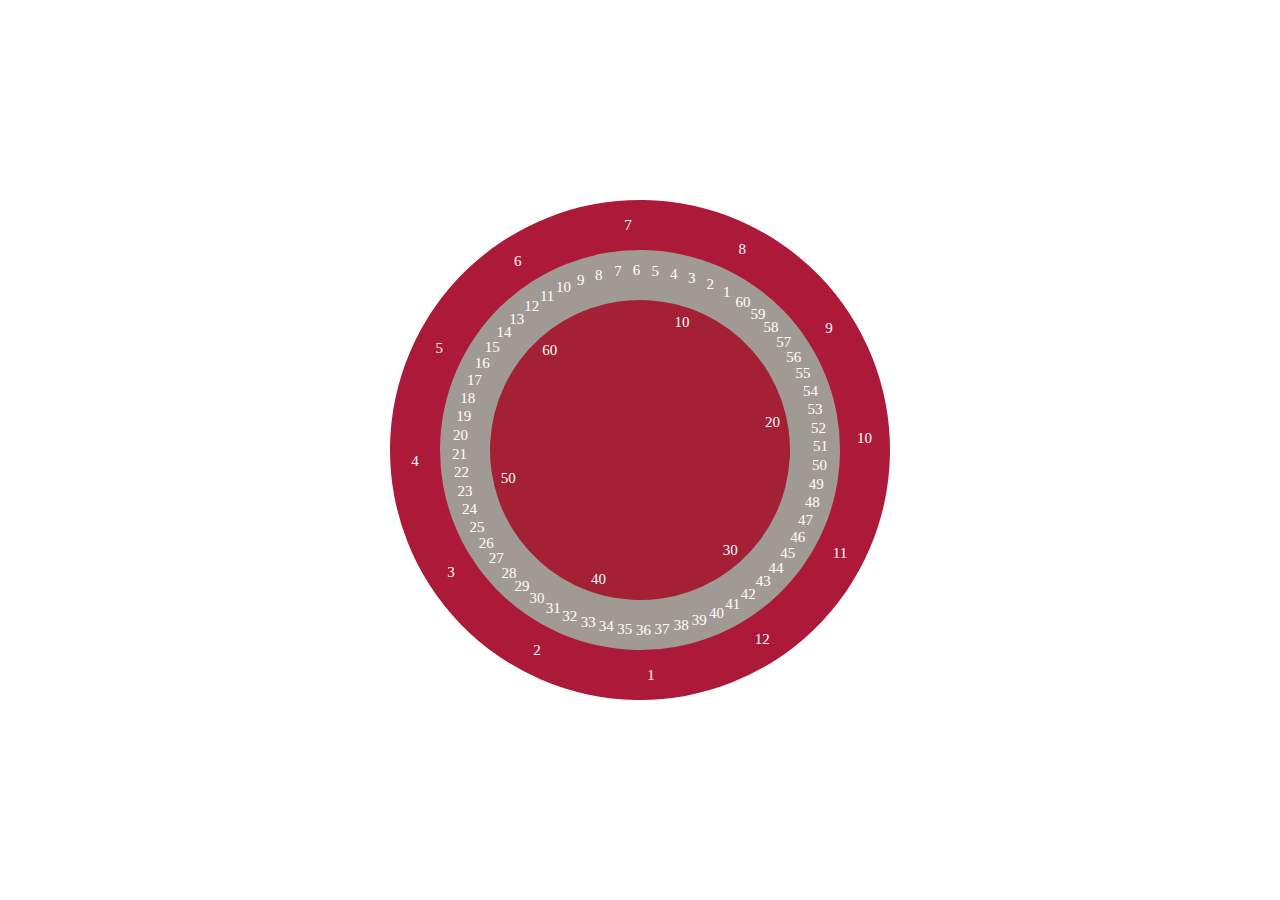
==== clock.html @ 902c00d9 "first" ====
<!DOCTYPE html>
<html>
<head lang="en">
    <meta charset="UTF-8">
    <title></title>
    <link rel="stylesheet" href="mycss/clock.css"/>
</head>

<body>
    <div class="container">
        <div class="hour">
            <div class="center">
            </div>
        </div>
        <div class="mins">
            <div class="center">
            </div>
        </div>
        <div class="second">
            <div class="center">
            </div>
        </div>
    </div>
    <script src="myapp/jquery-1.11.3.js"></script>
    <script src="myapp/clock.js"></script>
</body>
</html>
---- mycss/clock.css ----
.hour,
.mins,
.second {
  position: absolute;
  border-radius: 50%;
  top: 50%;
  left: 50%;
}
.center {
  position: absolute;
  top: 50%;
  left: 50%;
}
.center .point {
  color: white;
  position: absolute;
  width: 20px;
  height: 20px;
  font-size: 15px;
  text-align: center;
  line-height: 20px;
  border-radius: 10px;
}
.hour {
  width: 500px;
  height: 500px;
  background: #ad1938;
  z-index: 0;
  margin-left: -250px;
  margin-top: -250px;
}
.mins {
  width: 400px;
  height: 400px;
  background: #a19a94;
  z-index: 1;
  margin-left: -200px;
  margin-top: -200px;
}
.second {
  width: 300px;
  height: 300px;
  background: #a42034;
  z-index: 2;
  margin-left: -150px;
  margin-top: -150px;
}
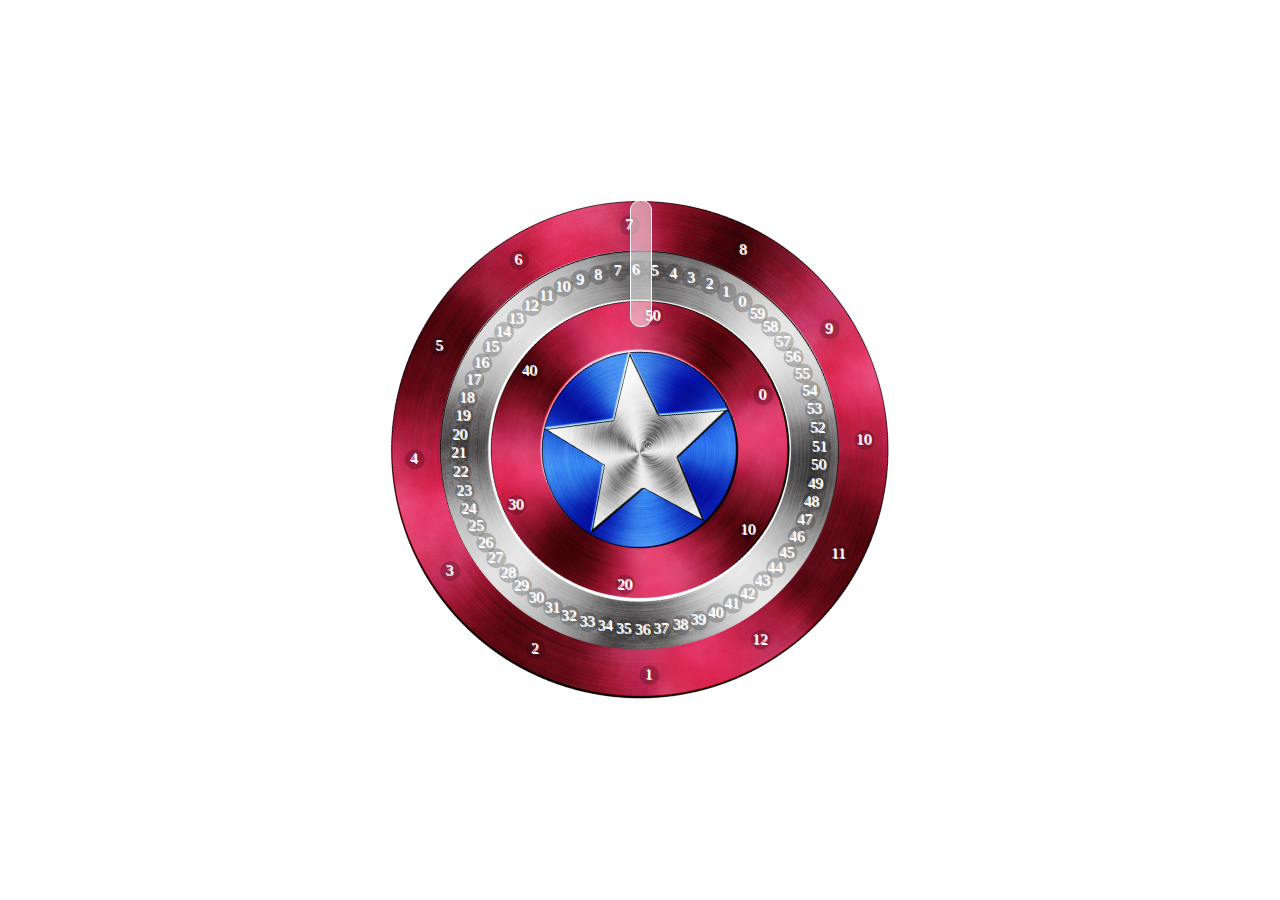
==== commit ea3cfbb0: "erweima_add" ====
--- a/clock.html
+++ b/clock.html
@@ -8,20 +8,28 @@
 
 <body>
     <div class="container">
-        <div class="hour">
-            <div class="center">
+        <div class="box">
+            <div id="mask" class="" style="display: none">
+                <img/>
             </div>
-        </div>
-        <div class="mins">
-            <div class="center">
+            <div class="displayArea"></div>
+            <div class="hour">
+                <div class="center">
+                </div>
             </div>
-        </div>
-        <div class="second">
-            <div class="center">
+            <div class="mins">
+                <div class="center">
+                </div>
+            </div>
+            <div class="second">
+                <div class="center">
+                </div>
             </div>
         </div>
     </div>
     <script src="myapp/jquery-1.11.3.js"></script>
+    <script src="myapp/jquery-ui.js"></script>
+    <script src="myapp/respond.min.js"></script>
     <script src="myapp/clock.js"></script>
 </body>
 </html>--- a/mycss/clock.css
+++ b/mycss/clock.css
@@ -16,18 +16,51 @@
   position: absolute;
   width: 20px;
   height: 20px;
-  font-size: 15px;
+  font-size: 15.15151515px;
   text-align: center;
   line-height: 20px;
   border-radius: 10px;
+  text-shadow: -1px -1px 0 #ffffff;
+  background: rgba(0, 0, 0, 0.2);
+}
+.displayArea {
+  position: absolute;
+  border-radius: 10px;
+  top: 50%;
+  left: 50%;
+  width: 20px;
+  height: 125px;
+  border: 1px solid #fff;
+  background: rgba(255, 255, 255, 0.5);
+  z-index: 3;
+  margin-left: -10px;
+  margin-top: -250px;
 }
 .hour {
   width: 500px;
   height: 500px;
-  background: #ad1938;
+  background: url("../img/hour_bg.png") no-repeat;
+  background-position: center center;
+  background-size: cover;
   z-index: 0;
   margin-left: -250px;
   margin-top: -250px;
+}
+#mask {
+  position: absolute;
+  top: 50%;
+  left: 50%;
+  width: 500px;
+  height: 500px;
+  background-position: center center;
+  background-size: cover;
+  z-index: 5;
+  margin-left: -250px;
+  margin-top: -250px;
+  background-color: rgba(255, 255, 255, 0.8);
+}
+#mask img {
+  width: 500px;
 }
 .mins {
   width: 400px;
@@ -36,6 +69,9 @@
   z-index: 1;
   margin-left: -200px;
   margin-top: -200px;
+  background: url("../img/min_bg.png") no-repeat;
+  background-position: center center;
+  background-size: contain;
 }
 .second {
   width: 300px;
@@ -44,4 +80,7 @@
   z-index: 2;
   margin-left: -150px;
   margin-top: -150px;
+  background: url("../img/sec_bg.png") no-repeat;
+  background-position: center center;
+  background-size: cover;
 }
